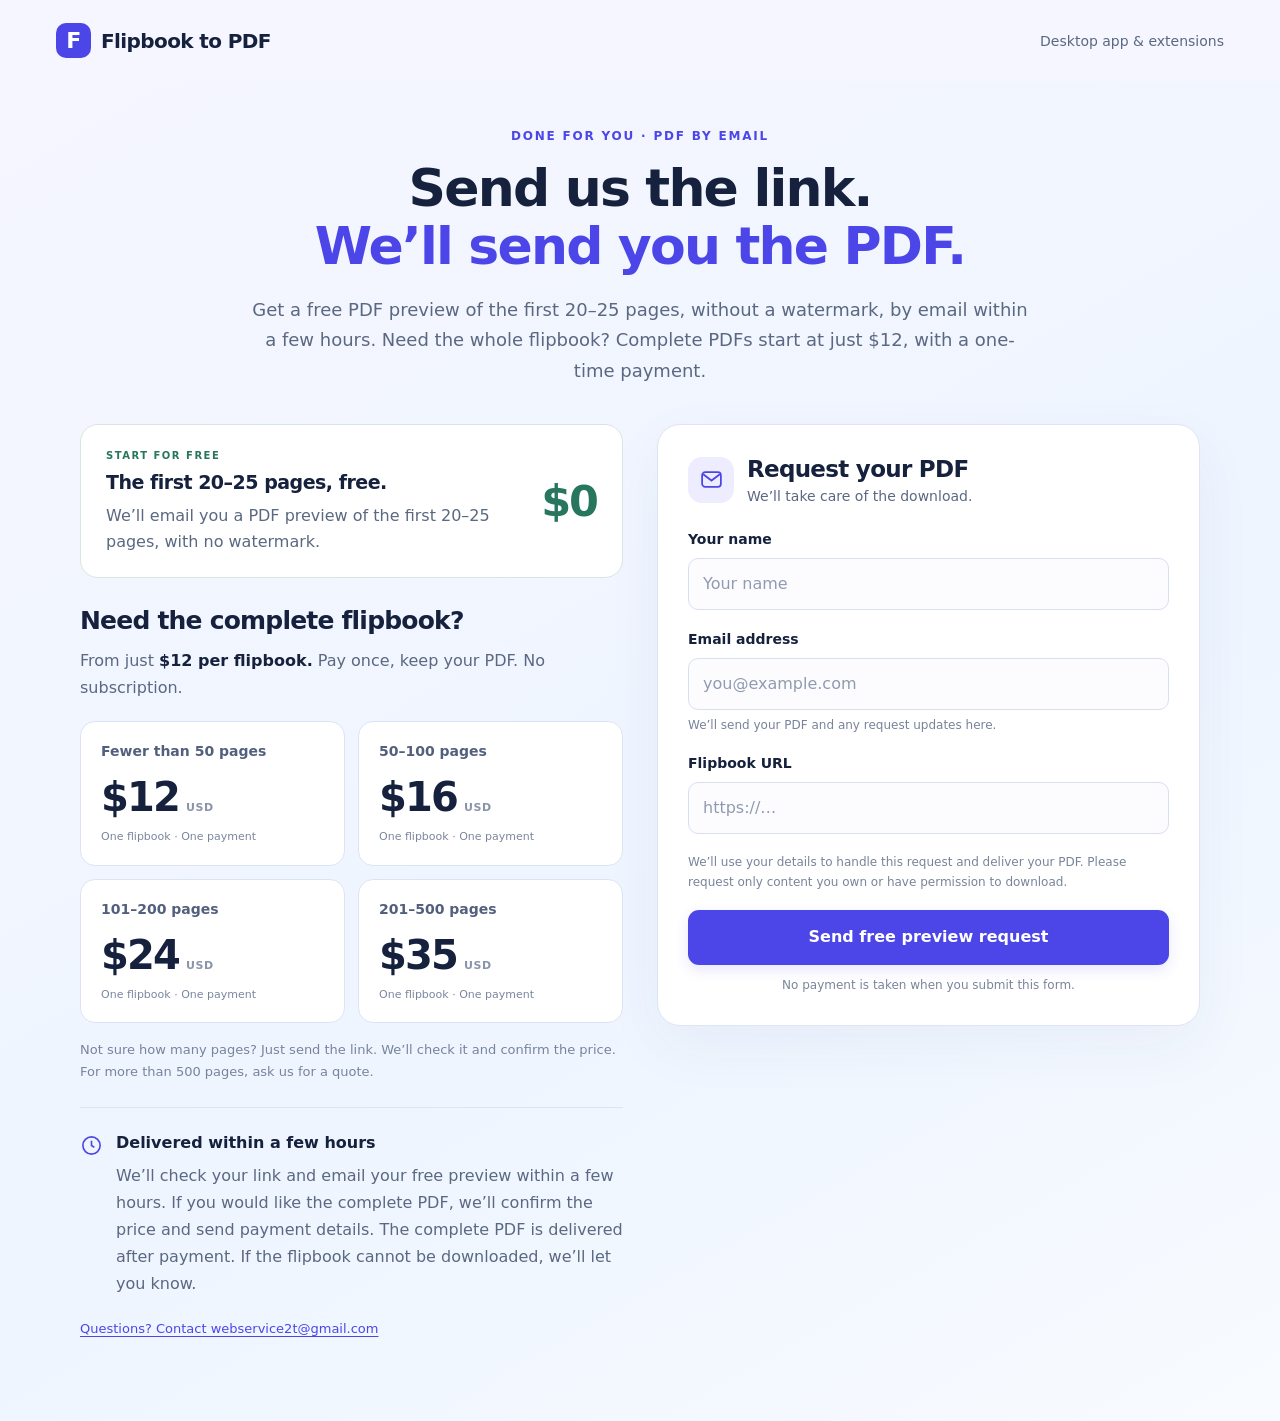
==== request-pdf.html @ 1ef228e0 "Add files via upload" ====
<!doctype html>
<html lang="en"><head><meta charset="utf-8"><meta name="viewport" content="width=device-width, initial-scale=1"><meta name="theme-color" content="#4c46e8">
<title>Get your flipbook as a PDF by email — Flipbook to PDF</title>
<meta name="description" content="Receive a free PDF preview of the first 20–25 flipbook pages, without a watermark, by email within a few hours. Complete PDFs from $12. One-time payment. No subscription.">
  <link rel="stylesheet" href="request-service.css" />
  <script src="request-device.js"></script>
  <script src="request-service-config.js" defer></script>
  <script src="request-service.js" defer></script>
</head><body class="fbr-standalone">
<header class="fbr-standalone-header"><a class="fbr-standalone-brand" href="index.html"><span>F</span>Flipbook to PDF</a><a class="fbr-standalone-back" href="index.html#download">Desktop app &amp; extensions</a></header>
<main>  <section class="fbr-service" id="request-pdf" aria-labelledby="fbr-title">
    <div class="fbr-container">
      <div class="fbr-intro">
        <span class="fbr-eyebrow">DONE FOR YOU · PDF BY EMAIL</span>
        <p class="fbr-mobile-note">On Android, iPhone or iPad? No installation needed. We’ll download the flipbook for you.</p>
        <h1 id="fbr-title">Send us the link.<br><span>We’ll send you the PDF.</span></h1>
        <p class="fbr-lead">Get a free PDF preview of the first 20–25 pages, without a watermark, by email within a few hours. Need the whole flipbook? Complete PDFs start at just $12, with a one-time payment.</p>
      </div>
      <div class="fbr-layout">
        <div class="fbr-form-card">
          <div class="fbr-form-heading"><span class="fbr-mail-icon" aria-hidden="true"><svg viewBox="0 0 24 24"><rect x="3" y="5" width="18" height="14" rx="3"/><path d="m4 7 8 6 8-6"/></svg></span><div><h3>Request your PDF</h3><p>We’ll take care of the download.</p></div></div>
          <form id="fbr-form" class="fbr-form" action="request-pdf.php" method="post">
            <input type="hidden" name="token" id="fbr-token" value="">
            <div class="fbr-honeypot" aria-hidden="true"><label for="fbr-website">Leave this field empty</label><input type="text" id="fbr-website" name="website" tabindex="-1" autocomplete="off"></div>
            <div class="fbr-field"><label for="fbr-name">Your name</label><input type="text" id="fbr-name" name="name" autocomplete="name" minlength="2" maxlength="100" placeholder="Your name" required></div>
            <div class="fbr-field"><label for="fbr-email">Email address</label><input type="email" id="fbr-email" name="email" autocomplete="email" inputmode="email" maxlength="254" placeholder="you@example.com" aria-describedby="fbr-email-note" required><small id="fbr-email-note">We’ll send your PDF and any request updates here.</small></div>
            <div class="fbr-field"><label for="fbr-url">Flipbook URL</label><input type="url" id="fbr-url" name="url" inputmode="url" autocomplete="url" maxlength="2048" placeholder="https://…" spellcheck="false" required></div>
            <p class="fbr-contact-note">We’ll use your details to handle this request and deliver your PDF. Please request only content you own or have permission to download.</p>
            <button type="submit" class="fbr-submit" id="fbr-submit">Send free preview request</button>
            <p class="fbr-no-payment">No payment is taken when you submit this form.</p>
            <div class="fbr-feedback" id="fbr-feedback" role="status" aria-live="polite" tabindex="-1" hidden></div>
            <noscript><p>Please enable JavaScript to use this form, or email your name and flipbook link to <a href="mailto:webservice2t@gmail.com">webservice2t@gmail.com</a>.</p></noscript>
          </form>
        </div>
        <div class="fbr-details">
          <div class="fbr-free"><div><span class="fbr-eyebrow">START FOR FREE</span><h3>The first 20–25 pages, free.</h3><p>We’ll email you a PDF preview of the first 20–25 pages, with no watermark.</p></div><strong>$0</strong></div>
          <div class="fbr-pricing-header"><h3>Need the complete flipbook?</h3><p>From just <strong>$12 per flipbook.</strong> Pay once, keep your PDF. No subscription.</p></div>
          <div class="fbr-prices" aria-label="Complete PDF prices in US dollars">
            <div class="fbr-price"><span>Fewer than 50 pages</span><strong>$12<small>USD</small></strong><p>One flipbook · One payment</p></div>
            <div class="fbr-price"><span>50–100 pages</span><strong>$16<small>USD</small></strong><p>One flipbook · One payment</p></div>
            <div class="fbr-price"><span>101–200 pages</span><strong>$24<small>USD</small></strong><p>One flipbook · One payment</p></div>
            <div class="fbr-price"><span>201–500 pages</span><strong>$35<small>USD</small></strong><p>One flipbook · One payment</p></div>
          </div>
          <p class="fbr-pricing-note">Not sure how many pages? Just send the link. We’ll check it and confirm the price. For more than 500 pages, ask us for a quote.</p>
          <div class="fbr-delivery"><svg viewBox="0 0 24 24" aria-hidden="true"><circle cx="12" cy="12" r="9"/><path d="M12 7v5l3 2"/></svg><div><h4>Delivered within a few hours</h4><p>We’ll check your link and email your free preview within a few hours. If you would like the complete PDF, we’ll confirm the price and send payment details. The complete PDF is delivered after payment. If the flipbook cannot be downloaded, we’ll let you know.</p></div></div>
          <a class="fbr-support" href="mailto:webservice2t@gmail.com">Questions? Contact webservice2t@gmail.com</a>
        </div>
      </div>
    </div>
  </section>
</main>
</body></html>
---- request-service.css ----
.fbr-service{--fbr-ink:#16213d;--fbr-muted:#5b6881;--fbr-blue:#4c46e8;--fbr-line:#dde3f2;box-sizing:border-box;background:linear-gradient(150deg,#f5f6ff 0%,#eef5ff 60%,#f8fbff 100%);color:var(--fbr-ink);font-family:"DM Sans",system-ui,-apple-system,"Segoe UI",sans-serif;padding:80px 24px;scroll-margin-top:24px;isolation:isolate}.fbr-service *{box-sizing:border-box}.fbr-service [hidden]{display:none!important}.fbr-container{max-width:1120px;margin:0 auto}.fbr-intro{max-width:780px;margin:0 auto 38px;text-align:center}.fbr-eyebrow{display:block;color:var(--fbr-blue);font-size:12px;font-weight:800;letter-spacing:1.8px;line-height:1.6;margin-bottom:13px}.fbr-intro :is(h1,h2){font-family:Syne,"DM Sans",system-ui,sans-serif;font-size:clamp(32px,4.3vw,52px);font-weight:800;line-height:1.12;letter-spacing:-1.8px;margin:0 0 19px;color:var(--fbr-ink)}.fbr-intro :is(h1,h2) span{color:var(--fbr-blue)}.fbr-lead{font-size:18px;line-height:1.7;color:var(--fbr-muted);margin:0}.fbr-mobile-note{display:none;font-size:15px;color:#4251a7;background:#e6eaff;border:1px solid #d6dcff;border-radius:12px;padding:12px 16px;margin:0 0 20px;line-height:1.6}.fbr-mobile-device .fbr-mobile-note{display:block}.fbr-layout{display:grid;grid-template-columns:1fr 1fr;gap:34px;align-items:start}.fbr-form-card{grid-column:2;grid-row:1;background:#fff;border:1px solid #e0e4f2;border-radius:23px;box-shadow:0 20px 60px #263a7d0d;padding:30px}.fbr-form-heading{display:flex;gap:13px;align-items:center;margin-bottom:25px}.fbr-mail-icon{width:46px;height:46px;border-radius:14px;background:#eeedff;display:grid;place-items:center;flex-shrink:0}.fbr-mail-icon svg{width:25px;stroke:var(--fbr-blue);stroke-width:1.7;fill:none}.fbr-form-heading h3{font-size:23px;line-height:1.3;letter-spacing:-.7px;margin:0 0 3px;font-weight:750}.fbr-form-heading p{font-size:14px;color:var(--fbr-muted);margin:0}.fbr-field{margin-bottom:19px}.fbr-field>label,.fbr-choice legend{display:block;font-size:14px;font-weight:700;color:var(--fbr-ink);margin:0 0 8px;line-height:1.5}.fbr-field>label span{font-weight:400;color:#7b87a0}.fbr-field input{display:block;font-family:inherit;font-size:16px;line-height:1.5;color:var(--fbr-ink);background:#fcfcff;border:1px solid #d8dfef;border-radius:10px;padding:13px 14px;width:100%;min-height:51px;box-shadow:none}.fbr-field input::placeholder{color:#909bb1}.fbr-field input:focus{outline:3px solid #dbddff;border-color:#7a74f4}.fbr-field small{display:block;font-size:12px;color:#77839a;margin-top:6px;line-height:1.5}.fbr-choice{padding:0;border:0;min-width:0;margin:0 0 18px}.fbr-choice legend{padding:0}.fbr-choice-label{display:flex;align-items:center;gap:12px;border:1px solid #dce2f0;border-radius:11px;padding:13px 14px;margin-bottom:9px;background:#fff;cursor:pointer;min-height:67px}.fbr-choice-label:has(input:checked){border-color:#7772ed;background:#f6f5ff;box-shadow:0 0 0 1px #7772ed inset}.fbr-choice-label input{appearance:auto;width:19px;height:19px;accent-color:var(--fbr-blue);margin:0;flex-shrink:0}.fbr-choice-label>span{display:block;flex:1}.fbr-choice-label strong{display:block;font-size:14px;font-weight:700;line-height:1.5}.fbr-choice-label small{display:block;font-size:12px;font-weight:400;line-height:1.5;color:var(--fbr-muted);margin-top:2px}.fbr-choice-label>b{font-size:10px;letter-spacing:.5px;background:#dfeee9;color:#247453;border-radius:6px;padding:5px 7px}.fbr-service .fbr-contact-note{font-size:12px;line-height:1.65;color:#78849a;margin:0 0 17px}.fbr-submit{display:flex;justify-content:center;align-items:center;width:100%;min-height:55px;background:var(--fbr-blue);border:1px solid transparent;border-radius:11px;color:#fff;font-family:inherit;font-size:16px;font-weight:700;line-height:1.4;cursor:pointer;padding:14px;box-shadow:0 5px 14px #4c46e821}.fbr-submit:hover{background:#3932c7}.fbr-submit:disabled{opacity:.6;cursor:default}.fbr-service button:focus-visible,.fbr-service a:focus-visible{outline:3px solid #9d9aff;outline-offset:4px}.fbr-no-payment{font-size:12px;color:#7a859b;text-align:center;line-height:1.6;margin:11px 0 0}.fbr-feedback{margin-top:18px;padding:16px;background:#edf8f1;border:1px solid #bbdfc7;color:#226143;border-radius:11px;font-size:16px;line-height:1.7}.fbr-feedback--error{background:#fff2f2;border-color:#efc5cb;color:#9e2f45}.fbr-honeypot{position:absolute!important;left:-10000px!important;top:auto;width:1px;height:1px;overflow:hidden}.fbr-price-hint{font-size:14px!important;line-height:1.6;color:var(--fbr-blue);margin:8px 0 0}.fbr-details{grid-column:1;grid-row:1}.fbr-free{display:flex;gap:18px;align-items:center;justify-content:space-between;background:#fff;border:1px solid #d9e5e1;border-radius:18px;padding:23px 25px;margin-bottom:27px}.fbr-free .fbr-eyebrow{color:#28765d;font-size:10px;letter-spacing:1.5px;margin:0 0 6px}.fbr-free h3{font-size:19px;line-height:1.35;margin:0 0 7px;letter-spacing:-.5px}.fbr-free p{font-size:16px;line-height:1.6;margin:0;color:var(--fbr-muted)}.fbr-free>strong{font-size:43px;letter-spacing:-2px;color:#28765d;font-weight:750}.fbr-pricing-header h3{font-size:25px;line-height:1.3;font-weight:750;letter-spacing:-.8px;margin:0 0 9px}.fbr-pricing-header p{font-size:16px;line-height:1.7;color:var(--fbr-muted);margin:0 0 20px}.fbr-pricing-header p strong{font-weight:750;color:var(--fbr-ink)}.fbr-prices{display:grid;grid-template-columns:1fr 1fr;gap:13px}.fbr-price{background:#fff;border:1px solid var(--fbr-line);border-radius:15px;padding:19px 20px}.fbr-price>span{font-size:14px;font-weight:650;color:#53607d;display:block;line-height:1.5}.fbr-price>strong{font-size:40px;letter-spacing:-1.8px;color:var(--fbr-ink);display:block;font-weight:750;line-height:1.2;margin:11px 0 7px}.fbr-price strong small{font-size:11px;letter-spacing:.5px;font-weight:650;color:#8a94a9;margin-left:7px}.fbr-price p{font-size:11px;line-height:1.6;color:#7b869c;margin:0}.fbr-pricing-note{font-size:13px;line-height:1.7;color:#77849d;margin:16px 0 23px}.fbr-delivery{display:flex;gap:13px;border-top:1px solid #dce3f1;padding-top:23px}.fbr-delivery>svg{width:23px;min-width:23px;height:23px;stroke:var(--fbr-blue);stroke-width:1.7;fill:none;margin-top:3px}.fbr-delivery h4{font-size:16px;line-height:1.5;margin:0 0 7px;font-weight:750}.fbr-delivery p{font-size:16px;line-height:1.7;color:var(--fbr-muted);margin:0}.fbr-support{display:inline-block;font-size:13px;line-height:1.7;color:var(--fbr-blue);margin-top:21px;text-underline-offset:3px;overflow-wrap:anywhere}.fbr-nav-link{white-space:nowrap}.fbr-standalone{background:#f5f6ff;margin:0}.fbr-standalone .fbr-service{padding-top:46px;min-height:calc(100vh - 83px)}.fbr-standalone-header{font-family:"DM Sans",system-ui,sans-serif;display:flex;align-items:center;justify-content:space-between;gap:20px;max-width:1168px;padding:23px 24px;margin:auto}.fbr-standalone-brand{display:flex;align-items:center;gap:10px;font-size:20px;font-weight:800;text-decoration:none;color:#16213d;letter-spacing:-.6px}.fbr-standalone-brand span{display:grid;place-items:center;width:35px;height:35px;background:#4c46e8;color:white;border-radius:10px;font-size:22px}.fbr-standalone-back{font-size:14px;color:#5b6881;text-decoration:none;white-space:nowrap}.fbr-standalone-back:hover{text-decoration:underline}@media(max-width:820px){.fbr-service{padding:55px 22px}.fbr-layout{gap:22px}.fbr-form-card{padding:23px}.fbr-price{padding:16px}.fbr-free{padding:20px}.fbr-intro :is(h1,h2){font-size:40px}.fbr-lead{font-size:16px}}@media(max-width:680px){.fbr-service{padding:35px 17px 40px}.fbr-intro{margin-bottom:25px;text-align:left}.fbr-eyebrow{font-size:10px;letter-spacing:1.3px;margin-bottom:12px}.fbr-intro :is(h1,h2){font-size:34px;letter-spacing:-1.25px;margin-bottom:16px}.fbr-lead{font-size:16px;line-height:1.65}.fbr-mobile-note{font-size:14px;padding:11px 13px;margin-bottom:17px}.fbr-layout{grid-template-columns:1fr;gap:29px}.fbr-form-card{grid-column:1;grid-row:1;padding:23px 19px;border-radius:18px}.fbr-details{grid-column:1;grid-row:2}.fbr-form-heading{gap:11px;margin-bottom:22px}.fbr-form-heading h3{font-size:22px}.fbr-form-heading p{font-size:13px}.fbr-field{margin-bottom:17px}.fbr-field input{font-size:16px}.fbr-choice-label{padding:12px 11px;gap:10px}.fbr-choice-label strong{font-size:14px}.fbr-free{padding:20px;margin-bottom:23px}.fbr-free h3{font-size:18px}.fbr-free>strong{font-size:38px}.fbr-pricing-header h3{font-size:23px}.fbr-prices{gap:11px}.fbr-price{padding:16px}.fbr-price>span{font-size:13px}.fbr-price>strong{font-size:37px}.fbr-price p{font-size:10px}.fbr-standalone-header{padding:18px 17px;gap:15px}.fbr-standalone-brand{font-size:17px;gap:8px}.fbr-standalone-back{font-size:12px}.fbr-standalone .fbr-service{padding-top:24px}.fbr-mobile-device .header .nav{display:flex;flex-wrap:wrap;gap:10px 16px;justify-content:center}.fbr-mobile-device .header .nav>a.fbr-nav-link{color:#655ff0}.fbr-mobile-device .header .nav>a.nav__cta{display:none}}@media(prefers-reduced-motion:reduce){.fbr-service *{scroll-behavior:auto!important;transition:none!important}}
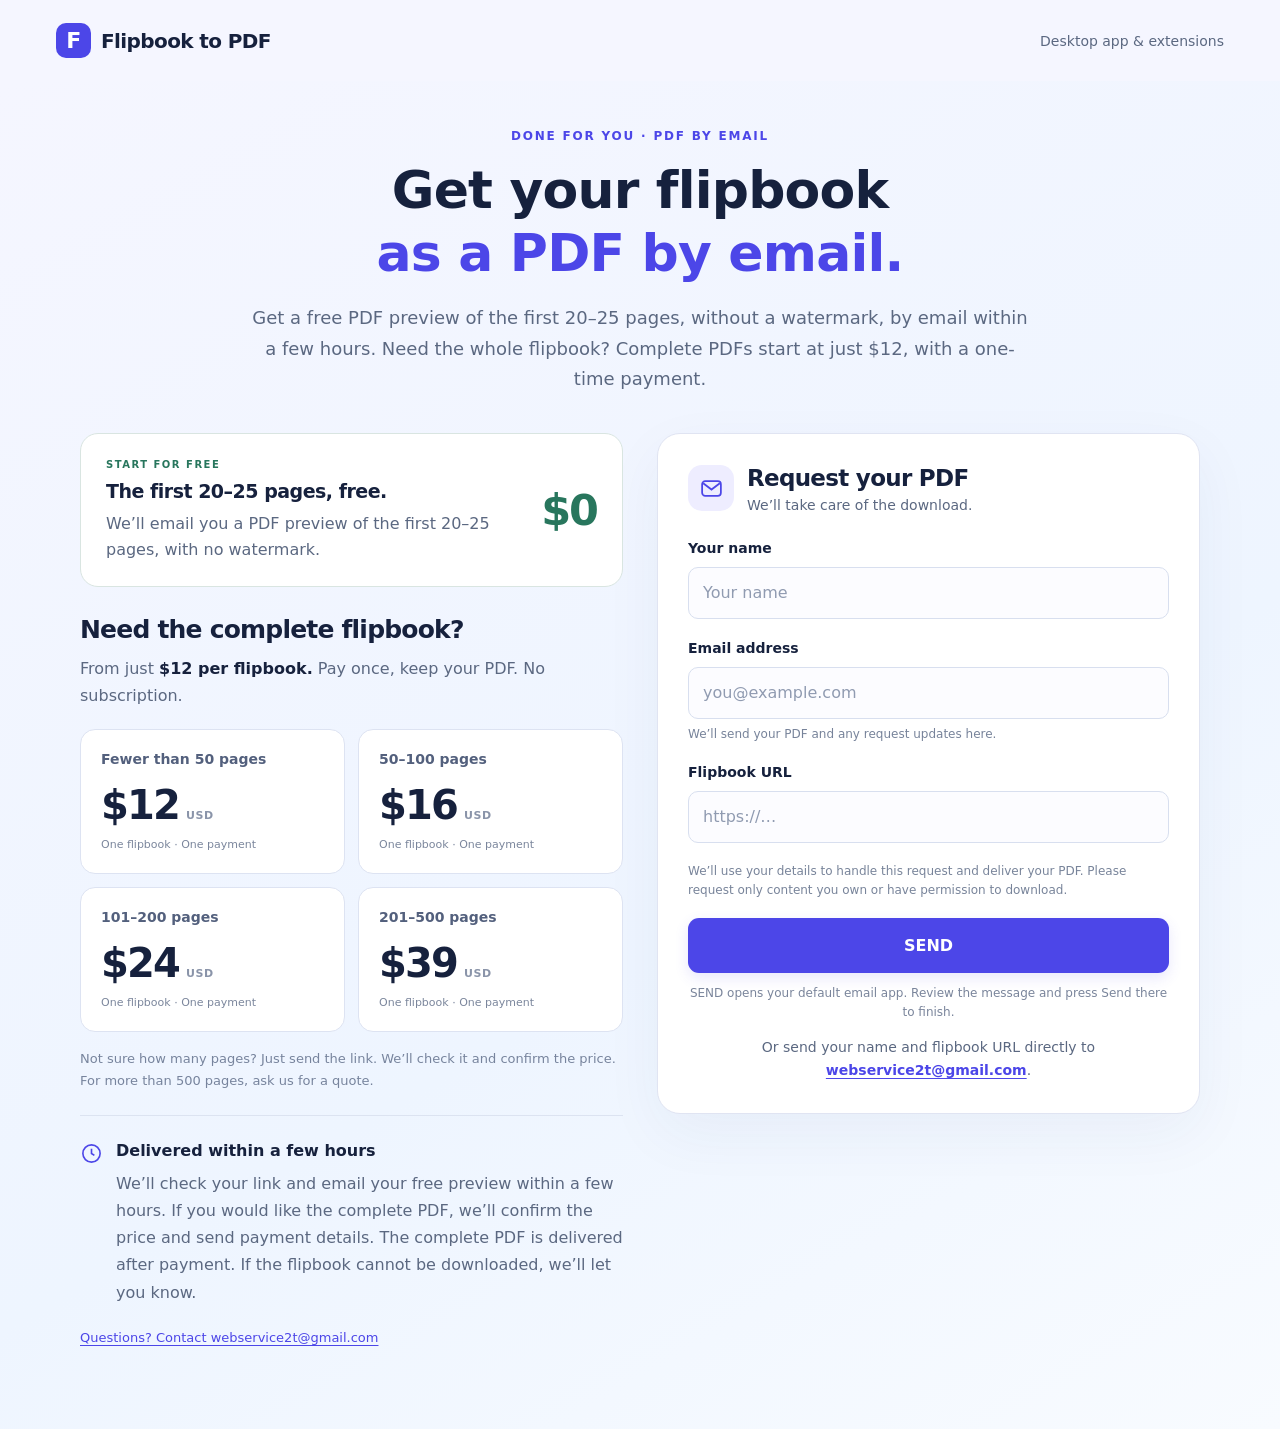
==== commit a05fa506: "Add files via upload" ====
--- a/request-pdf.html
+++ b/request-pdf.html
@@ -2,10 +2,9 @@
 <html lang="en"><head><meta charset="utf-8"><meta name="viewport" content="width=device-width, initial-scale=1"><meta name="theme-color" content="#4c46e8">
 <title>Get your flipbook as a PDF by email — Flipbook to PDF</title>
 <meta name="description" content="Receive a free PDF preview of the first 20–25 flipbook pages, without a watermark, by email within a few hours. Complete PDFs from $12. One-time payment. No subscription.">
-  <link rel="stylesheet" href="request-service.css" />
-  <script src="request-device.js"></script>
-  <script src="request-service-config.js" defer></script>
-  <script src="request-service.js" defer></script>
+  <link rel="stylesheet" href="request-service.css?v=4" />
+  <script src="request-device.js?v=4"></script>
+  <script src="request-service.js?v=4" defer></script>
 </head><body class="fbr-standalone">
 <header class="fbr-standalone-header"><a class="fbr-standalone-brand" href="index.html"><span>F</span>Flipbook to PDF</a><a class="fbr-standalone-back" href="index.html#download">Desktop app &amp; extensions</a></header>
 <main>  <section class="fbr-service" id="request-pdf" aria-labelledby="fbr-title">
@@ -13,23 +12,22 @@
       <div class="fbr-intro">
         <span class="fbr-eyebrow">DONE FOR YOU · PDF BY EMAIL</span>
         <p class="fbr-mobile-note">On Android, iPhone or iPad? No installation needed. We’ll download the flipbook for you.</p>
-        <h1 id="fbr-title">Send us the link.<br><span>We’ll send you the PDF.</span></h1>
+        <h1 id="fbr-title">Get your flipbook<br><span>as a PDF by email.</span></h1>
         <p class="fbr-lead">Get a free PDF preview of the first 20–25 pages, without a watermark, by email within a few hours. Need the whole flipbook? Complete PDFs start at just $12, with a one-time payment.</p>
       </div>
       <div class="fbr-layout">
         <div class="fbr-form-card">
           <div class="fbr-form-heading"><span class="fbr-mail-icon" aria-hidden="true"><svg viewBox="0 0 24 24"><rect x="3" y="5" width="18" height="14" rx="3"/><path d="m4 7 8 6 8-6"/></svg></span><div><h3>Request your PDF</h3><p>We’ll take care of the download.</p></div></div>
-          <form id="fbr-form" class="fbr-form" action="request-pdf.php" method="post">
-            <input type="hidden" name="token" id="fbr-token" value="">
-            <div class="fbr-honeypot" aria-hidden="true"><label for="fbr-website">Leave this field empty</label><input type="text" id="fbr-website" name="website" tabindex="-1" autocomplete="off"></div>
+          <form id="fbr-form" class="fbr-form" action="mailto:webservice2t@gmail.com" method="get">
             <div class="fbr-field"><label for="fbr-name">Your name</label><input type="text" id="fbr-name" name="name" autocomplete="name" minlength="2" maxlength="100" placeholder="Your name" required></div>
             <div class="fbr-field"><label for="fbr-email">Email address</label><input type="email" id="fbr-email" name="email" autocomplete="email" inputmode="email" maxlength="254" placeholder="you@example.com" aria-describedby="fbr-email-note" required><small id="fbr-email-note">We’ll send your PDF and any request updates here.</small></div>
             <div class="fbr-field"><label for="fbr-url">Flipbook URL</label><input type="url" id="fbr-url" name="url" inputmode="url" autocomplete="url" maxlength="2048" placeholder="https://…" spellcheck="false" required></div>
             <p class="fbr-contact-note">We’ll use your details to handle this request and deliver your PDF. Please request only content you own or have permission to download.</p>
-            <button type="submit" class="fbr-submit" id="fbr-submit">Send free preview request</button>
-            <p class="fbr-no-payment">No payment is taken when you submit this form.</p>
+            <button type="submit" class="fbr-submit" id="fbr-submit">SEND</button>
+            <p class="fbr-no-payment">SEND opens your default email app. Review the message and press Send there to finish.</p>
+            <p class="fbr-direct-email">Or send your name and flipbook URL directly to <a href="mailto:webservice2t@gmail.com">webservice2t@gmail.com</a>.</p>
             <div class="fbr-feedback" id="fbr-feedback" role="status" aria-live="polite" tabindex="-1" hidden></div>
-            <noscript><p>Please enable JavaScript to use this form, or email your name and flipbook link to <a href="mailto:webservice2t@gmail.com">webservice2t@gmail.com</a>.</p></noscript>
+            <noscript><p>Email your name and flipbook link to <a href="mailto:webservice2t@gmail.com">webservice2t@gmail.com</a>.</p></noscript>
           </form>
         </div>
         <div class="fbr-details">
@@ -39,7 +37,7 @@
             <div class="fbr-price"><span>Fewer than 50 pages</span><strong>$12<small>USD</small></strong><p>One flipbook · One payment</p></div>
             <div class="fbr-price"><span>50–100 pages</span><strong>$16<small>USD</small></strong><p>One flipbook · One payment</p></div>
             <div class="fbr-price"><span>101–200 pages</span><strong>$24<small>USD</small></strong><p>One flipbook · One payment</p></div>
-            <div class="fbr-price"><span>201–500 pages</span><strong>$35<small>USD</small></strong><p>One flipbook · One payment</p></div>
+            <div class="fbr-price"><span>201–500 pages</span><strong>$39<small>USD</small></strong><p>One flipbook · One payment</p></div>
           </div>
           <p class="fbr-pricing-note">Not sure how many pages? Just send the link. We’ll check it and confirm the price. For more than 500 pages, ask us for a quote.</p>
           <div class="fbr-delivery"><svg viewBox="0 0 24 24" aria-hidden="true"><circle cx="12" cy="12" r="9"/><path d="M12 7v5l3 2"/></svg><div><h4>Delivered within a few hours</h4><p>We’ll check your link and email your free preview within a few hours. If you would like the complete PDF, we’ll confirm the price and send payment details. The complete PDF is delivered after payment. If the flipbook cannot be downloaded, we’ll let you know.</p></div></div>
--- a/request-service.css
+++ b/request-service.css
@@ -1 +1,7 @@
 .fbr-service{--fbr-ink:#16213d;--fbr-muted:#5b6881;--fbr-blue:#4c46e8;--fbr-line:#dde3f2;box-sizing:border-box;background:linear-gradient(150deg,#f5f6ff 0%,#eef5ff 60%,#f8fbff 100%);color:var(--fbr-ink);font-family:"DM Sans",system-ui,-apple-system,"Segoe UI",sans-serif;padding:80px 24px;scroll-margin-top:24px;isolation:isolate}.fbr-service *{box-sizing:border-box}.fbr-service [hidden]{display:none!important}.fbr-container{max-width:1120px;margin:0 auto}.fbr-intro{max-width:780px;margin:0 auto 38px;text-align:center}.fbr-eyebrow{display:block;color:var(--fbr-blue);font-size:12px;font-weight:800;letter-spacing:1.8px;line-height:1.6;margin-bottom:13px}.fbr-intro :is(h1,h2){font-family:Syne,"DM Sans",system-ui,sans-serif;font-size:clamp(32px,4.3vw,52px);font-weight:800;line-height:1.12;letter-spacing:-1.8px;margin:0 0 19px;color:var(--fbr-ink)}.fbr-intro :is(h1,h2) span{color:var(--fbr-blue)}.fbr-lead{font-size:18px;line-height:1.7;color:var(--fbr-muted);margin:0}.fbr-mobile-note{display:none;font-size:15px;color:#4251a7;background:#e6eaff;border:1px solid #d6dcff;border-radius:12px;padding:12px 16px;margin:0 0 20px;line-height:1.6}.fbr-mobile-device .fbr-mobile-note{display:block}.fbr-layout{display:grid;grid-template-columns:1fr 1fr;gap:34px;align-items:start}.fbr-form-card{grid-column:2;grid-row:1;background:#fff;border:1px solid #e0e4f2;border-radius:23px;box-shadow:0 20px 60px #263a7d0d;padding:30px}.fbr-form-heading{display:flex;gap:13px;align-items:center;margin-bottom:25px}.fbr-mail-icon{width:46px;height:46px;border-radius:14px;background:#eeedff;display:grid;place-items:center;flex-shrink:0}.fbr-mail-icon svg{width:25px;stroke:var(--fbr-blue);stroke-width:1.7;fill:none}.fbr-form-heading h3{font-size:23px;line-height:1.3;letter-spacing:-.7px;margin:0 0 3px;font-weight:750}.fbr-form-heading p{font-size:14px;color:var(--fbr-muted);margin:0}.fbr-field{margin-bottom:19px}.fbr-field>label,.fbr-choice legend{display:block;font-size:14px;font-weight:700;color:var(--fbr-ink);margin:0 0 8px;line-height:1.5}.fbr-field>label span{font-weight:400;color:#7b87a0}.fbr-field input{display:block;font-family:inherit;font-size:16px;line-height:1.5;color:var(--fbr-ink);background:#fcfcff;border:1px solid #d8dfef;border-radius:10px;padding:13px 14px;width:100%;min-height:51px;box-shadow:none}.fbr-field input::placeholder{color:#909bb1}.fbr-field input:focus{outline:3px solid #dbddff;border-color:#7a74f4}.fbr-field small{display:block;font-size:12px;color:#77839a;margin-top:6px;line-height:1.5}.fbr-choice{padding:0;border:0;min-width:0;margin:0 0 18px}.fbr-choice legend{padding:0}.fbr-choice-label{display:flex;align-items:center;gap:12px;border:1px solid #dce2f0;border-radius:11px;padding:13px 14px;margin-bottom:9px;background:#fff;cursor:pointer;min-height:67px}.fbr-choice-label:has(input:checked){border-color:#7772ed;background:#f6f5ff;box-shadow:0 0 0 1px #7772ed inset}.fbr-choice-label input{appearance:auto;width:19px;height:19px;accent-color:var(--fbr-blue);margin:0;flex-shrink:0}.fbr-choice-label>span{display:block;flex:1}.fbr-choice-label strong{display:block;font-size:14px;font-weight:700;line-height:1.5}.fbr-choice-label small{display:block;font-size:12px;font-weight:400;line-height:1.5;color:var(--fbr-muted);margin-top:2px}.fbr-choice-label>b{font-size:10px;letter-spacing:.5px;background:#dfeee9;color:#247453;border-radius:6px;padding:5px 7px}.fbr-service .fbr-contact-note{font-size:12px;line-height:1.65;color:#78849a;margin:0 0 17px}.fbr-submit{display:flex;justify-content:center;align-items:center;width:100%;min-height:55px;background:var(--fbr-blue);border:1px solid transparent;border-radius:11px;color:#fff;font-family:inherit;font-size:16px;font-weight:700;line-height:1.4;cursor:pointer;padding:14px;box-shadow:0 5px 14px #4c46e821}.fbr-submit:hover{background:#3932c7}.fbr-submit:disabled{opacity:.6;cursor:default}.fbr-service button:focus-visible,.fbr-service a:focus-visible{outline:3px solid #9d9aff;outline-offset:4px}.fbr-no-payment{font-size:12px;color:#7a859b;text-align:center;line-height:1.6;margin:11px 0 0}.fbr-feedback{margin-top:18px;padding:16px;background:#edf8f1;border:1px solid #bbdfc7;color:#226143;border-radius:11px;font-size:16px;line-height:1.7}.fbr-feedback--error{background:#fff2f2;border-color:#efc5cb;color:#9e2f45}.fbr-honeypot{position:absolute!important;left:-10000px!important;top:auto;width:1px;height:1px;overflow:hidden}.fbr-price-hint{font-size:14px!important;line-height:1.6;color:var(--fbr-blue);margin:8px 0 0}.fbr-details{grid-column:1;grid-row:1}.fbr-free{display:flex;gap:18px;align-items:center;justify-content:space-between;background:#fff;border:1px solid #d9e5e1;border-radius:18px;padding:23px 25px;margin-bottom:27px}.fbr-free .fbr-eyebrow{color:#28765d;font-size:10px;letter-spacing:1.5px;margin:0 0 6px}.fbr-free h3{font-size:19px;line-height:1.35;margin:0 0 7px;letter-spacing:-.5px}.fbr-free p{font-size:16px;line-height:1.6;margin:0;color:var(--fbr-muted)}.fbr-free>strong{font-size:43px;letter-spacing:-2px;color:#28765d;font-weight:750}.fbr-pricing-header h3{font-size:25px;line-height:1.3;font-weight:750;letter-spacing:-.8px;margin:0 0 9px}.fbr-pricing-header p{font-size:16px;line-height:1.7;color:var(--fbr-muted);margin:0 0 20px}.fbr-pricing-header p strong{font-weight:750;color:var(--fbr-ink)}.fbr-prices{display:grid;grid-template-columns:1fr 1fr;gap:13px}.fbr-price{background:#fff;border:1px solid var(--fbr-line);border-radius:15px;padding:19px 20px}.fbr-price>span{font-size:14px;font-weight:650;color:#53607d;display:block;line-height:1.5}.fbr-price>strong{font-size:40px;letter-spacing:-1.8px;color:var(--fbr-ink);display:block;font-weight:750;line-height:1.2;margin:11px 0 7px}.fbr-price strong small{font-size:11px;letter-spacing:.5px;font-weight:650;color:#8a94a9;margin-left:7px}.fbr-price p{font-size:11px;line-height:1.6;color:#7b869c;margin:0}.fbr-pricing-note{font-size:13px;line-height:1.7;color:#77849d;margin:16px 0 23px}.fbr-delivery{display:flex;gap:13px;border-top:1px solid #dce3f1;padding-top:23px}.fbr-delivery>svg{width:23px;min-width:23px;height:23px;stroke:var(--fbr-blue);stroke-width:1.7;fill:none;margin-top:3px}.fbr-delivery h4{font-size:16px;line-height:1.5;margin:0 0 7px;font-weight:750}.fbr-delivery p{font-size:16px;line-height:1.7;color:var(--fbr-muted);margin:0}.fbr-support{display:inline-block;font-size:13px;line-height:1.7;color:var(--fbr-blue);margin-top:21px;text-underline-offset:3px;overflow-wrap:anywhere}.fbr-nav-link{white-space:nowrap}.fbr-standalone{background:#f5f6ff;margin:0}.fbr-standalone .fbr-service{padding-top:46px;min-height:calc(100vh - 83px)}.fbr-standalone-header{font-family:"DM Sans",system-ui,sans-serif;display:flex;align-items:center;justify-content:space-between;gap:20px;max-width:1168px;padding:23px 24px;margin:auto}.fbr-standalone-brand{display:flex;align-items:center;gap:10px;font-size:20px;font-weight:800;text-decoration:none;color:#16213d;letter-spacing:-.6px}.fbr-standalone-brand span{display:grid;place-items:center;width:35px;height:35px;background:#4c46e8;color:white;border-radius:10px;font-size:22px}.fbr-standalone-back{font-size:14px;color:#5b6881;text-decoration:none;white-space:nowrap}.fbr-standalone-back:hover{text-decoration:underline}@media(max-width:820px){.fbr-service{padding:55px 22px}.fbr-layout{gap:22px}.fbr-form-card{padding:23px}.fbr-price{padding:16px}.fbr-free{padding:20px}.fbr-intro :is(h1,h2){font-size:40px}.fbr-lead{font-size:16px}}@media(max-width:680px){.fbr-service{padding:35px 17px 40px}.fbr-intro{margin-bottom:25px;text-align:left}.fbr-eyebrow{font-size:10px;letter-spacing:1.3px;margin-bottom:12px}.fbr-intro :is(h1,h2){font-size:34px;letter-spacing:-1.25px;margin-bottom:16px}.fbr-lead{font-size:16px;line-height:1.65}.fbr-mobile-note{font-size:14px;padding:11px 13px;margin-bottom:17px}.fbr-layout{grid-template-columns:1fr;gap:29px}.fbr-form-card{grid-column:1;grid-row:1;padding:23px 19px;border-radius:18px}.fbr-details{grid-column:1;grid-row:2}.fbr-form-heading{gap:11px;margin-bottom:22px}.fbr-form-heading h3{font-size:22px}.fbr-form-heading p{font-size:13px}.fbr-field{margin-bottom:17px}.fbr-field input{font-size:16px}.fbr-choice-label{padding:12px 11px;gap:10px}.fbr-choice-label strong{font-size:14px}.fbr-free{padding:20px;margin-bottom:23px}.fbr-free h3{font-size:18px}.fbr-free>strong{font-size:38px}.fbr-pricing-header h3{font-size:23px}.fbr-prices{gap:11px}.fbr-price{padding:16px}.fbr-price>span{font-size:13px}.fbr-price>strong{font-size:37px}.fbr-price p{font-size:10px}.fbr-standalone-header{padding:18px 17px;gap:15px}.fbr-standalone-brand{font-size:17px;gap:8px}.fbr-standalone-back{font-size:12px}.fbr-standalone .fbr-service{padding-top:24px}.fbr-mobile-device .header .nav{display:flex;flex-wrap:wrap;gap:10px 16px;justify-content:center}.fbr-mobile-device .header .nav>a.fbr-nav-link{color:#655ff0}.fbr-mobile-device .header .nav>a.nav__cta{display:none}}@media(prefers-reduced-motion:reduce){.fbr-service *{scroll-behavior:auto!important;transition:none!important}}
+
+/* Keep the service heading readable even when the host theme uses clipped text. */
+.fbr-service .fbr-intro :is(h1,h2){font-family:"DM Sans",system-ui,-apple-system,"Segoe UI",sans-serif!important;color:#16213d!important;-webkit-text-fill-color:#16213d!important;font-weight:800!important;line-height:1.2!important;letter-spacing:-.8px;opacity:1!important;background:none!important}
+.fbr-service .fbr-intro :is(h1,h2) span{color:#4c46e8!important;-webkit-text-fill-color:#4c46e8!important}
+.fbr-service .fbr-direct-email{font-size:14px;line-height:1.7;color:#5b6881;text-align:center;margin:13px 0 0;overflow-wrap:anywhere}
+.fbr-service .fbr-direct-email a{color:#4c46e8;font-weight:700;text-underline-offset:3px}
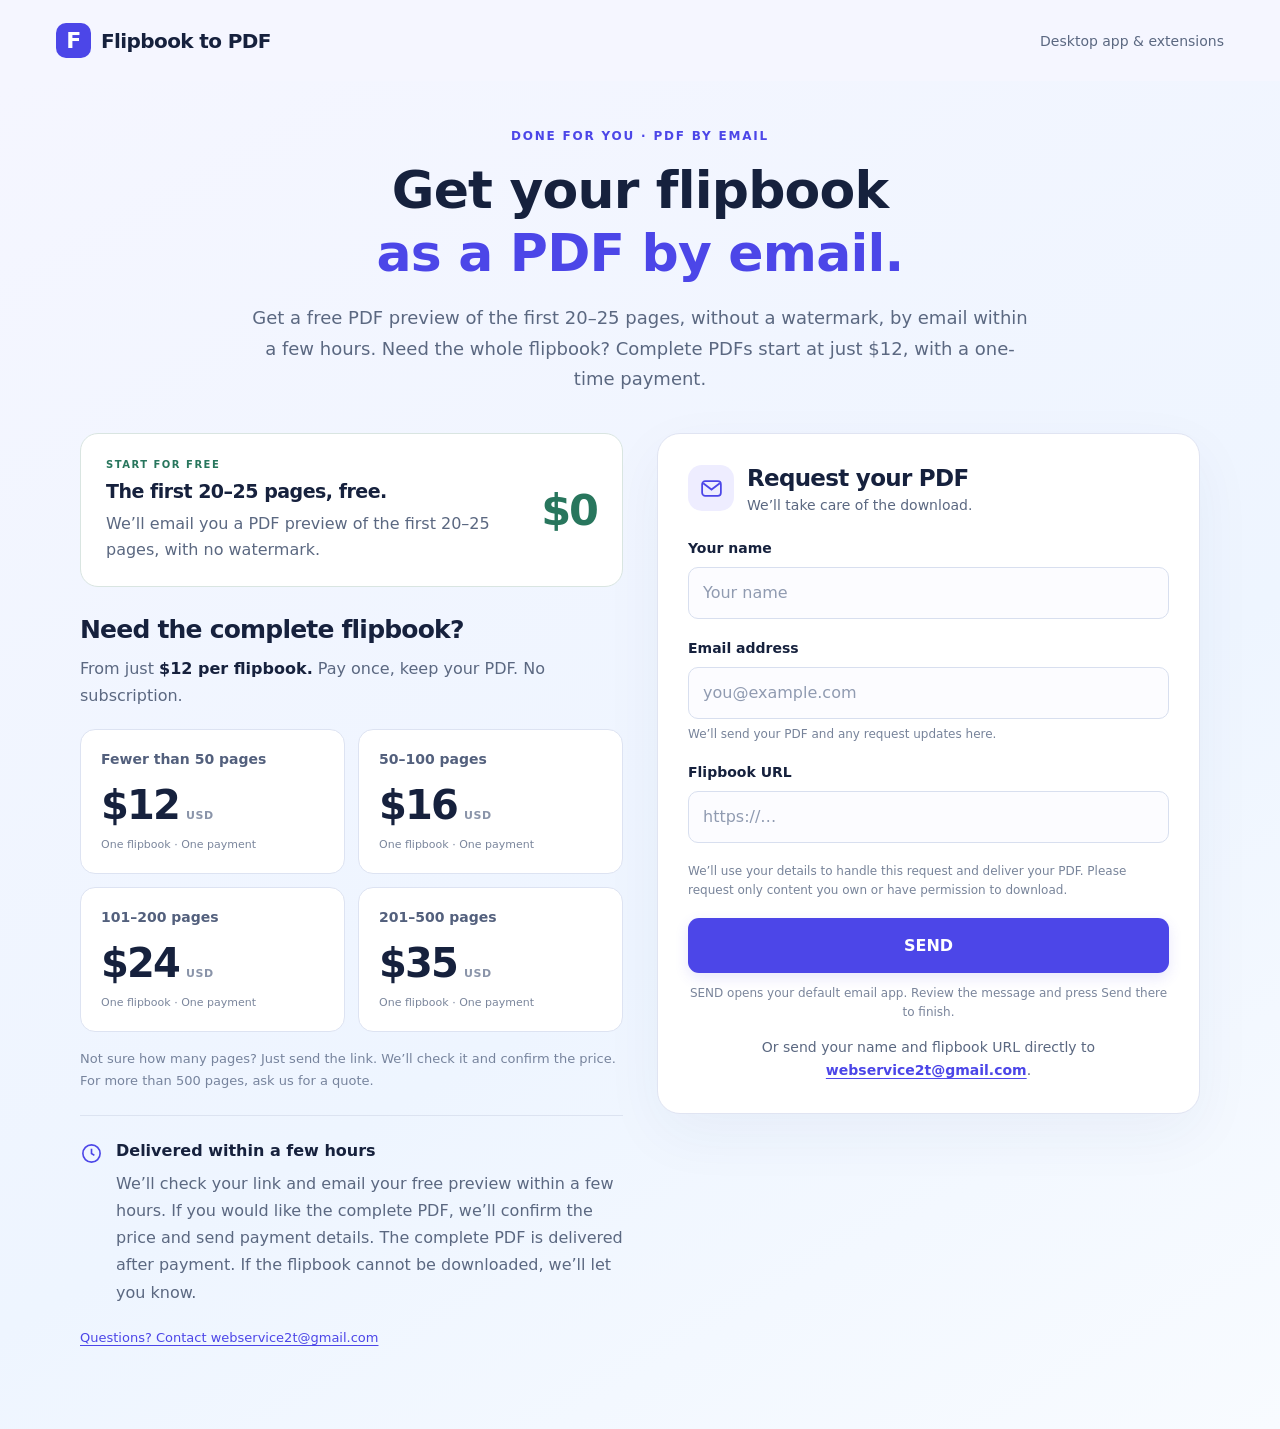
==== commit 24f03e14: "Add files via upload" ====
--- a/request-pdf.html
+++ b/request-pdf.html
@@ -37,7 +37,7 @@
             <div class="fbr-price"><span>Fewer than 50 pages</span><strong>$12<small>USD</small></strong><p>One flipbook · One payment</p></div>
             <div class="fbr-price"><span>50–100 pages</span><strong>$16<small>USD</small></strong><p>One flipbook · One payment</p></div>
             <div class="fbr-price"><span>101–200 pages</span><strong>$24<small>USD</small></strong><p>One flipbook · One payment</p></div>
-            <div class="fbr-price"><span>201–500 pages</span><strong>$39<small>USD</small></strong><p>One flipbook · One payment</p></div>
+            <div class="fbr-price"><span>201–500 pages</span><strong>$35<small>USD</small></strong><p>One flipbook · One payment</p></div>
           </div>
           <p class="fbr-pricing-note">Not sure how many pages? Just send the link. We’ll check it and confirm the price. For more than 500 pages, ask us for a quote.</p>
           <div class="fbr-delivery"><svg viewBox="0 0 24 24" aria-hidden="true"><circle cx="12" cy="12" r="9"/><path d="M12 7v5l3 2"/></svg><div><h4>Delivered within a few hours</h4><p>We’ll check your link and email your free preview within a few hours. If you would like the complete PDF, we’ll confirm the price and send payment details. The complete PDF is delivered after payment. If the flipbook cannot be downloaded, we’ll let you know.</p></div></div>
